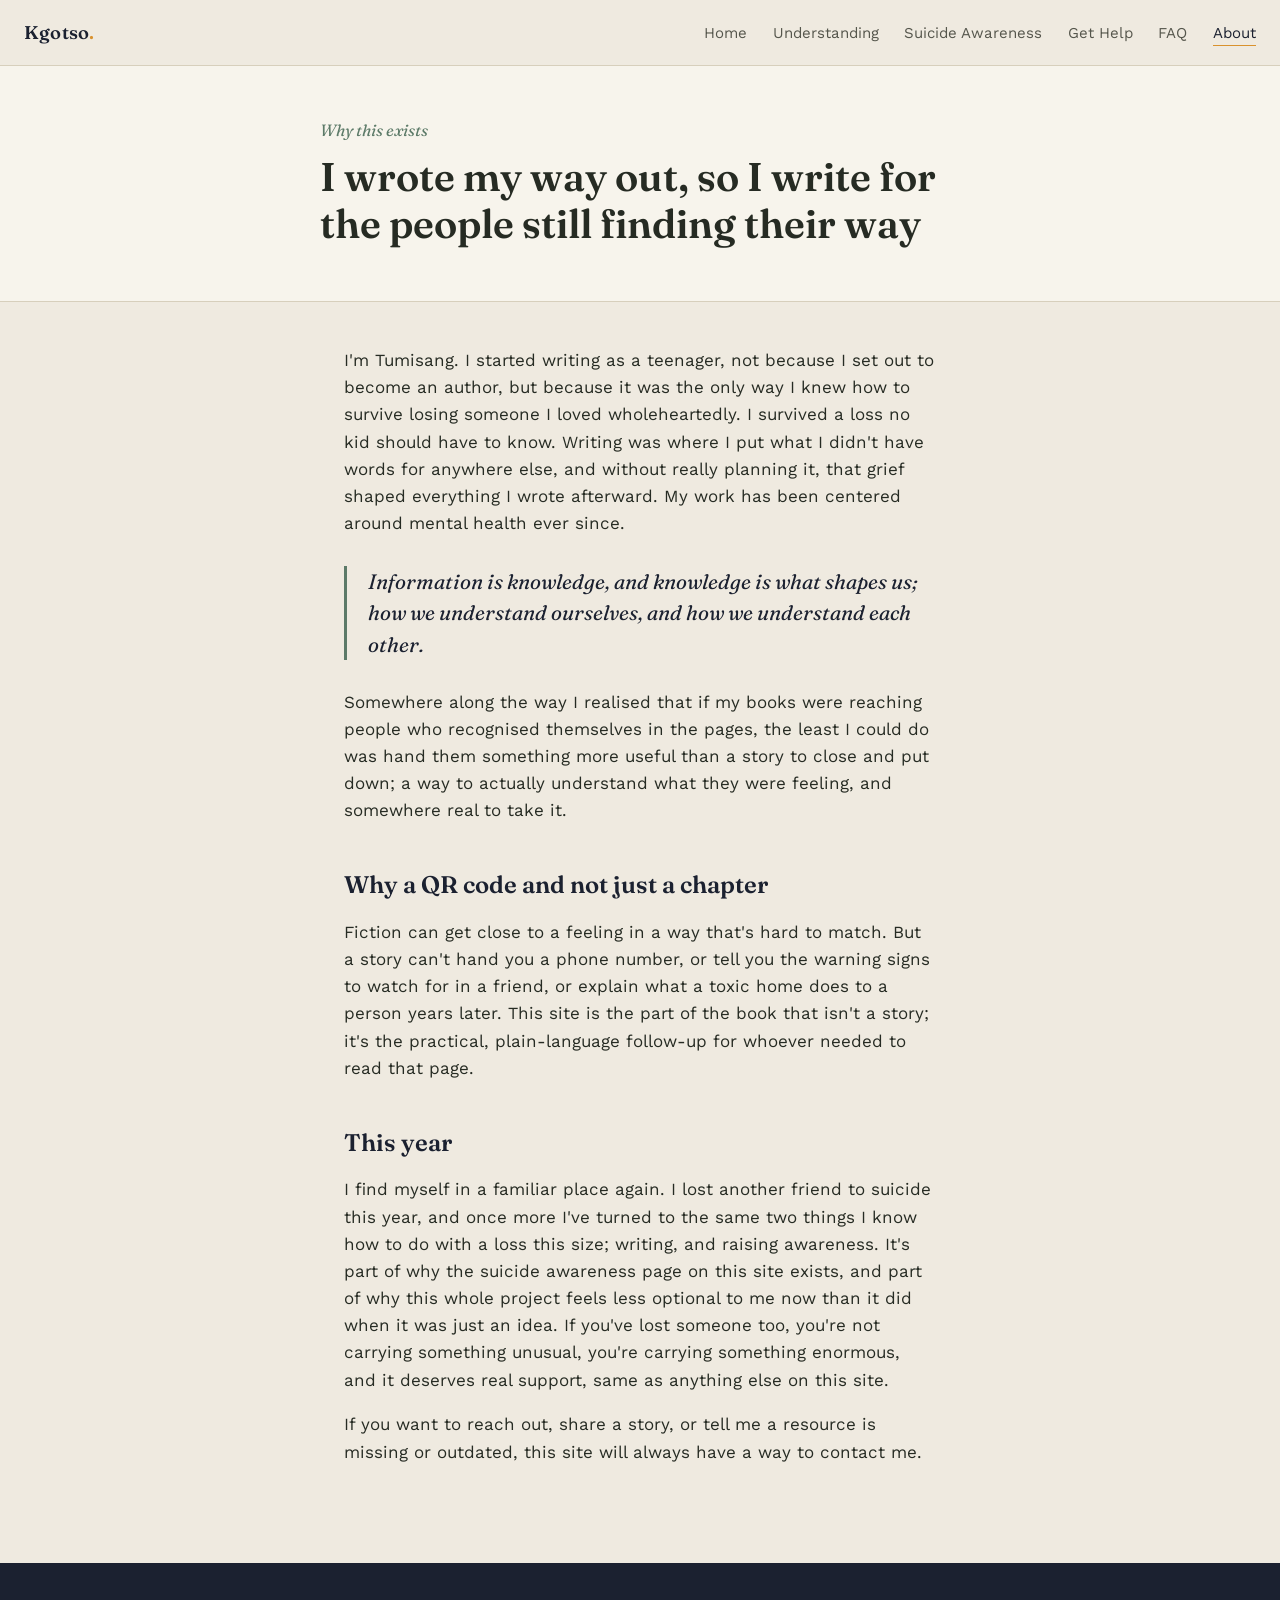
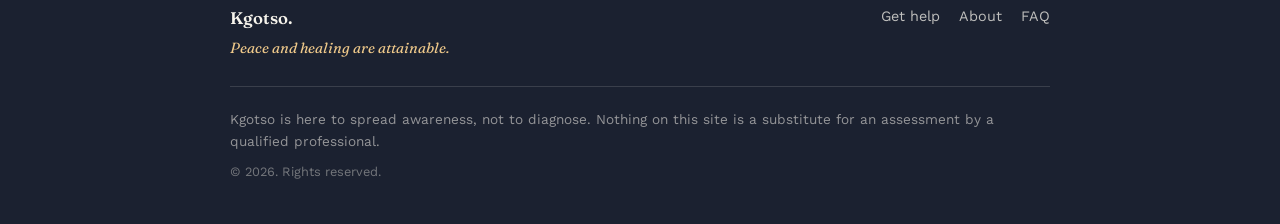
==== about.html @ 59cb7a13 "files" ====
<!DOCTYPE html>
<html lang="en">
<head>
<meta charset="UTF-8">
<meta name="viewport" content="width=device-width, initial-scale=1.0">
<title>Kgotso</title>
<link rel="preconnect" href="https://fonts.googleapis.com">
<link href="https://fonts.googleapis.com/css2?family=Fraunces:ital,wght@0,500;0,600;1,500&family=Work+Sans:wght@400;500;600;700&display=swap" rel="stylesheet">
<link rel="stylesheet" href="style.css">
</head>
<body>

<header class="site-header">
  <a href="index.html" class="brand">Kgotso<span>.</span></a>
  <button class="nav-toggle" aria-label="Open menu" aria-expanded="false"><span></span></button>
  <nav class="site-nav">
    <ul>
      <li><a href="index.html">Home</a></li>
      <li><a href="conditions.html">Understanding</a></li>
      <li><a href="suicide-awareness.html">Suicide Awareness</a></li>
      <li><a href="get-help.html">Get Help</a></li>
      <li><a href="faq.html">FAQ</a></li>
      <li><a href="about.html" aria-current="page">About</a></li>
    </ul>
  </nav>
</header>

<section class="page-hero">
  <div class="page-hero-inner">
    <p class="kicker">Why this exists</p>
    <h1>I wrote my way out, so I write for the people still finding their way</h1>
  </div>
</section>

<div class="content">

  <p>I'm Tumisang. I started writing as a teenager, not because I set out to become an author, but because it was the only way I knew how to survive losing someone I loved wholeheartedly. I survived a loss no kid should have to know. Writing was where I put what I didn't have words for anywhere else, and without really planning it, that grief shaped everything I wrote afterward. My work has been centered around mental health ever since.</p>

  <div class="about-figure">Information is knowledge, and knowledge is what shapes us; how we understand ourselves, and how we understand each other.</div>

  <p>Somewhere along the way I realised that if my books were reaching people who recognised themselves in the pages, the least I could do was hand them something more useful than a story to close and put down; a way to actually understand what they were feeling, and somewhere real to take it.</p>

  <h2>Why a QR code and not just a chapter</h2>
  <p>Fiction can get close to a feeling in a way that's hard to match. But a story can't hand you a phone number, or tell you the warning signs to watch for in a friend, or explain what a toxic home does to a person years later. This site is the part of the book that isn't a story; it's the practical, plain-language follow-up for whoever needed to read that page.</p>

  <h2>This year</h2>
  <p>I find myself in a familiar place again. I lost another friend to suicide this year, and once more I've turned to the same two things I know how to do with a loss this size; writing, and raising awareness. It's part of why the suicide awareness page on this site exists, and part of why this whole project feels less optional to me now than it did when it was just an idea. If you've lost someone too, you're not carrying something unusual, you're carrying something enormous, and it deserves real support, same as anything else on this site.</p>

  <p>If you want to reach out, share a story, or tell me a resource is missing or outdated, this site will always have a way to contact me.</p>

</div>

<footer class="site-footer">
  <div class="site-footer-inner">
    <div class="footer-brand">
      <span>Kgotso.</span>
      <p class="footer-tagline">Peace and healing are attainable.</p>
    </div>
    <ul class="footer-links">
      <li><a href="get-help.html">Get help</a></li>
      <li><a href="about.html">About</a></li>
      <li><a href="faq.html">FAQ</a></li>
    </ul>
  </div>
  <p class="footer-disclaimer">Kgotso is here to spread awareness, not to diagnose. Nothing on this site is a substitute for an assessment by a qualified professional.</p>
  <p class="footer-copyright">&copy; 2026. Rights reserved.</p>
</footer>

<script src="script.js"></script>
</body>
</html>
---- style.css ----
:root {
  --ink: #1B2130;
  --dusk: #2B3448;
  --gold: #D9922E;
  --gold-soft: #EFC98A;
  --sage: #5C7A68;
  --paper: #EFEAE0;
  --paper-high: #F7F4EC;
  --text: #262B23;
  --text-soft: #55564C;
  --line: #D7CFBC;
  --line-dark: rgba(247, 244, 236, 0.16);

  --serif: "Fraunces", Georgia, "Times New Roman", serif;
  --sans: "Work Sans", -apple-system, BlinkMacSystemFont, "Segoe UI", sans-serif;

  --measure: 640px;
}

@media (prefers-color-scheme: dark) {
  :root { color-scheme: dark; }
}

* { box-sizing: border-box; }

html {
  scroll-behavior: smooth;
}

@media (prefers-reduced-motion: reduce) {
  html { scroll-behavior: auto; }
  *, *::before, *::after {
    animation-duration: 0.01ms !important;
    animation-iteration-count: 1 !important;
    transition-duration: 0.01ms !important;
  }
}

body {
  margin: 0;
  background: var(--paper);
  color: var(--text);
  font-family: var(--sans);
  font-size: 17px;
  line-height: 1.6;
  -webkit-font-smoothing: antialiased;
}

img { max-width: 100%; display: block; }

body, p, h1, h2, h3, .meta {
  overflow-wrap: break-word;
  word-break: break-word;
}

a {
  color: inherit;
}

a:focus-visible,
button:focus-visible {
  outline: 2px solid var(--gold);
  outline-offset: 3px;
}

.site-header {
  position: sticky;
  top: 0;
  z-index: 20;
  display: flex;
  align-items: center;
  justify-content: space-between;
  padding: 1.1rem 1.5rem;
  background: rgba(239, 234, 224, 0.92);
  backdrop-filter: blur(6px);
  border-bottom: 1px solid var(--line);
}

.brand {
  font-family: var(--serif);
  font-weight: 600;
  font-size: 1.15rem;
  text-decoration: none;
  color: var(--ink);
  letter-spacing: 0.01em;
}

.brand span {
  color: var(--gold);
}

.nav-toggle {
  display: none;
  background: none;
  border: 1px solid var(--line);
  border-radius: 4px;
  width: 44px;
  height: 40px;
  cursor: pointer;
  position: relative;
  flex-shrink: 0;
}
.nav-toggle span,
.nav-toggle::before,
.nav-toggle::after {
  content: "";
  position: absolute;
  left: 11px;
  right: 11px;
  height: 1.5px;
  background: var(--ink);
}
.nav-toggle::before { top: 14px; }
.nav-toggle span { top: 19.5px; }
.nav-toggle::after { top: 25px; }

.site-nav ul {
  list-style: none;
  display: flex;
  gap: 1.6rem;
  margin: 0;
  padding: 0;
}

.site-nav a {
  text-decoration: none;
  font-size: 0.94rem;
  color: var(--text-soft);
  padding-bottom: 3px;
  border-bottom: 1px solid transparent;
  transition: color 0.15s ease, border-color 0.15s ease;
}

.site-nav a:hover,
.site-nav a[aria-current="page"] {
  color: var(--ink);
  border-color: var(--gold);
}

@media (max-width: 760px) {
  .site-header { padding: 0.9rem 1.2rem; }
  .nav-toggle { display: block; }
  .site-nav {
    display: none;
    position: absolute;
    top: 100%;
    left: 0;
    right: 0;
    background: var(--paper-high);
    border-bottom: 1px solid var(--line);
    padding: 0.5rem 1.2rem 1.2rem;
    max-height: calc(100vh - 60px);
    overflow-y: auto;
  }
  .site-nav.open { display: block; }
  .site-nav ul {
    flex-direction: column;
    gap: 0.2rem;
  }
  .site-nav a {
    display: block;
    padding: 0.7rem 0.1rem;
    font-size: 1rem;
  }
}

.hero {
  position: relative;
  background: linear-gradient(180deg, #171B26 0%, #232B3D 58%, #3B3524 100%);
  color: var(--paper-high);
  padding: 5.5rem 1.5rem 6.5rem;
  overflow: hidden;
}

.hero::after {
  content: "";
  position: absolute;
  left: 50%;
  bottom: -140px;
  width: 640px;
  height: 640px;
  border-radius: 50%;
  background: radial-gradient(circle, rgba(217,146,46,0.55) 0%, rgba(217,146,46,0) 70%);
  transform: translateX(-50%);
  pointer-events: none;
}

.hero-inner {
  position: relative;
  max-width: 760px;
  margin: 0 auto;
}

.hero-eyebrow {
  font-family: var(--serif);
  font-style: italic;
  color: var(--gold-soft);
  font-size: 1.05rem;
  margin: 0 0 1rem;
}

.hero h1 {
  font-family: var(--serif);
  font-weight: 600;
  font-size: clamp(2.2rem, 5vw, 3.4rem);
  line-height: 1.12;
  margin: 0 0 1.3rem;
  max-width: 14ch;
}

.hero p {
  font-size: 1.12rem;
  color: rgba(247, 244, 236, 0.82);
  max-width: 46ch;
  margin: 0 0 2.2rem;
}

.hero-actions {
  display: flex;
  flex-wrap: wrap;
  gap: 0.9rem;
}

.btn {
  display: inline-flex;
  align-items: center;
  justify-content: center;
  min-height: 44px;
  font-family: var(--sans);
  font-size: 0.96rem;
  font-weight: 600;
  text-decoration: none;
  padding: 0.75rem 1.4rem;
  border-radius: 3px;
  transition: transform 0.12s ease, background 0.15s ease;
}

.btn-primary {
  background: var(--gold);
  color: #201A0C;
}
.btn-primary:hover { background: var(--gold-soft); }

.btn-ghost {
  background: transparent;
  border: 1px solid rgba(247, 244, 236, 0.4);
  color: var(--paper-high);
}
.btn-ghost:hover { border-color: var(--gold-soft); color: var(--gold-soft); }

.btn-dark {
  background: var(--ink);
  color: var(--paper-high);
  border: 1px solid var(--ink);
}
.btn-dark:hover { background: var(--dusk); }

.directory {
  max-width: 820px;
  margin: 0 auto;
  padding: 4rem 1.5rem 5rem;
}

.directory-heading {
  font-family: var(--serif);
  font-size: 1.5rem;
  margin: 0 0 0.4rem;
}

.directory-sub {
  color: var(--text-soft);
  margin: 0 0 2.4rem;
  max-width: 56ch;
}

.dir-list {
  border-top: 1px solid var(--line);
}

.dir-item {
  display: flex;
  text-decoration: none;
  color: inherit;
  border-bottom: 1px solid var(--line);
  padding: 1.5rem 0.25rem;
  align-items: baseline;
  justify-content: space-between;
  gap: 1.5rem;
  transition: padding-left 0.15s ease;
}

.dir-item:hover { padding-left: 0.6rem; }

.dir-item-text h3 {
  font-family: var(--serif);
  font-weight: 600;
  font-size: 1.22rem;
  margin: 0 0 0.35rem;
  color: var(--ink);
}

.dir-item-text p {
  margin: 0;
  color: var(--text-soft);
  font-size: 0.96rem;
  max-width: 52ch;
}

.dir-arrow {
  font-family: var(--serif);
  font-style: italic;
  color: var(--gold);
  font-size: 1.4rem;
  flex-shrink: 0;
}

.page-hero {
  background: var(--paper-high);
  border-bottom: 1px solid var(--line);
  padding: 3.2rem 1.5rem 2.4rem;
}

.page-hero-inner {
  max-width: var(--measure);
  margin: 0 auto;
}

.kicker {
  font-family: var(--serif);
  font-style: italic;
  color: var(--sage);
  margin: 0 0 0.6rem;
  font-size: 1.02rem;
}

.page-hero h1 {
  font-family: var(--serif);
  font-weight: 600;
  font-size: clamp(1.8rem, 4vw, 2.5rem);
  line-height: 1.18;
  margin: 0 0 1rem;
}

.page-hero .lede {
  color: var(--text-soft);
  font-size: 1.08rem;
  max-width: 58ch;
  margin: 0;
}

.content {
  max-width: var(--measure);
  margin: 0 auto;
  padding: 2.8rem 1.5rem 5rem;
}

.content h2 {
  font-family: var(--serif);
  font-weight: 600;
  font-size: 1.5rem;
  margin: 2.6rem 0 0.9rem;
  color: var(--ink);
}

.content h2:first-child { margin-top: 0; }

.content h3 {
  font-family: var(--sans);
  font-weight: 700;
  font-size: 1.02rem;
  margin: 1.8rem 0 0.6rem;
  color: var(--ink);
}

.content p { margin: 0 0 1.1rem; }

.content ul, .content ol {
  margin: 0 0 1.3rem;
  padding-left: 1.3rem;
}

.content li { margin-bottom: 0.55rem; }

.content strong { color: var(--ink); }

.pull-note {
  border-left: 3px solid var(--gold);
  background: var(--paper-high);
  padding: 1.1rem 1.3rem;
  margin: 1.6rem 0;
  font-size: 0.97rem;
  color: var(--text-soft);
}

.pull-note strong { display: block; color: var(--ink); margin-bottom: 0.3rem; }

.trigger-warning {
  border: 1px solid var(--line);
  border-left: 3px solid var(--sage);
  background: var(--paper-high);
  padding: 1.1rem 1.3rem;
  margin: 0 0 2rem;
  font-size: 0.95rem;
  color: var(--text-soft);
}
.trigger-warning strong { display: block; color: var(--ink); margin-bottom: 0.3rem; }

.condition {
  border-top: 1px solid var(--line);
  padding: 1.8rem 0;
}
.condition:last-child { border-bottom: 1px solid var(--line); }

.condition h3 {
  font-family: var(--serif);
  font-size: 1.2rem;
  margin: 0 0 0.5rem;
}

.resource {
  border: 1px solid var(--line);
  background: var(--paper-high);
  padding: 1.3rem 1.4rem;
  margin-bottom: 1rem;
}
.resource h3 {
  font-family: var(--serif);
  font-size: 1.1rem;
  margin: 0 0 0.35rem;
}
.resource .meta {
  font-size: 0.92rem;
  color: var(--sage);
  font-weight: 600;
  margin-bottom: 0.5rem;
}
.resource p { margin: 0; color: var(--text-soft); font-size: 0.96rem; }

.crisis-banner {
  background: var(--ink);
  color: var(--paper-high);
  padding: 1.4rem 1.5rem;
  text-align: center;
}
.crisis-banner-inner {
  max-width: var(--measure);
  margin: 0 auto;
}
.crisis-banner strong { color: var(--gold-soft); }
.crisis-banner p { margin: 0.3rem 0 0; font-size: 0.95rem; color: rgba(247,244,236,0.85); }

.faq-item {
  border-bottom: 1px solid var(--line);
}
.faq-q {
  width: 100%;
  min-height: 44px;
  text-align: left;
  background: none;
  border: none;
  font-family: var(--sans);
  font-weight: 600;
  font-size: 1.02rem;
  color: var(--ink);
  padding: 1.3rem 2rem 1.3rem 0;
  cursor: pointer;
  position: relative;
}
.faq-q::after {
  content: "+";
  position: absolute;
  right: 0.2rem;
  top: 1.2rem;
  font-family: var(--serif);
  font-size: 1.3rem;
  color: var(--gold);
  transition: transform 0.15s ease;
}
.faq-item.open .faq-q::after { transform: rotate(45deg); }
.faq-a {
  display: none;
  padding: 0 0 1.4rem;
  color: var(--text-soft);
  max-width: 58ch;
}
.faq-item.open .faq-a { display: block; }

.about-figure {
  font-family: var(--serif);
  font-style: italic;
  font-size: 1.3rem;
  line-height: 1.5;
  color: var(--ink);
  border-left: 3px solid var(--sage);
  padding-left: 1.3rem;
  margin: 1.8rem 0;
}

.qr-callout {
  background: var(--paper-high);
  border: 1px solid var(--line);
  padding: 1.6rem;
  display: flex;
  align-items: center;
  gap: 1.3rem;
  margin: 2rem 0;
}
.qr-callout .mark {
  font-family: var(--serif);
  font-size: 2.1rem;
  color: var(--gold);
  flex-shrink: 0;
}
.qr-callout p { margin: 0; color: var(--text-soft); font-size: 0.95rem; }

.site-footer {
  background: var(--ink);
  color: rgba(247, 244, 236, 0.7);
  padding: 2.6rem 1.5rem;
}
.site-footer-inner {
  max-width: 820px;
  margin: 0 auto;
  display: flex;
  flex-wrap: wrap;
  justify-content: space-between;
  gap: 1.5rem;
  font-size: 0.9rem;
}
.site-footer a {
  color: rgba(247, 244, 236, 0.75);
  text-decoration: none;
}
.site-footer a:hover { color: var(--gold-soft); }
.footer-brand span {
  font-family: var(--serif);
  font-weight: 600;
  font-size: 1.05rem;
  color: var(--paper-high);
}
.footer-tagline {
  font-family: var(--serif);
  font-style: italic;
  color: var(--gold-soft);
  margin: 0.3rem 0 0;
  font-size: 0.92rem;
}
.footer-links {
  list-style: none;
  padding: 0;
  margin: 0;
  display: flex;
  flex-wrap: wrap;
  gap: 0.4rem 1.2rem;
}
.footer-disclaimer {
  max-width: 820px;
  margin: 1.6rem auto 0;
  padding-top: 1.4rem;
  border-top: 1px solid rgba(247, 244, 236, 0.14);
  font-size: 0.85rem;
  color: rgba(247, 244, 236, 0.55);
}
.footer-copyright {
  max-width: 820px;
  margin: 0.6rem auto 0;
  font-size: 0.8rem;
  color: rgba(247, 244, 236, 0.4);
}

@media (max-width: 600px) {
  body { font-size: 16px; }

  .hero {
    padding: 3.6rem 1.25rem 4rem;
  }
  .hero-eyebrow { font-size: 0.95rem; }
  .hero h1 { max-width: none; }
  .hero p { max-width: none; }

  .hero-actions {
    flex-direction: column;
    align-items: stretch;
  }
  .hero-actions .btn { width: 100%; }

  .directory { padding: 2.8rem 1.25rem 3.5rem; }
  .directory-heading { font-size: 1.3rem; }

  .dir-item {
    padding: 1.25rem 0.15rem;
    gap: 1rem;
  }
  .dir-item-text h3 { font-size: 1.08rem; }
  .dir-item-text p { font-size: 0.92rem; }
  .dir-arrow { font-size: 1.2rem; }

  .page-hero { padding: 2.4rem 1.25rem 1.9rem; }
  .content { padding: 2rem 1.25rem 3.5rem; }
  .content h2 { font-size: 1.3rem; margin-top: 2.1rem; }

  .crisis-banner { padding: 1.2rem 1.25rem; }

  .resource { padding: 1.1rem 1.15rem; }

  .qr-callout {
    flex-direction: column;
    align-items: flex-start;
    gap: 0.6rem;
    padding: 1.3rem;
  }

  .about-figure { font-size: 1.15rem; padding-left: 1rem; }

  .site-footer { padding: 2.2rem 1.25rem; }
  .site-footer-inner { gap: 1.2rem; }
  .footer-links { gap: 0.35rem 1rem; }
}
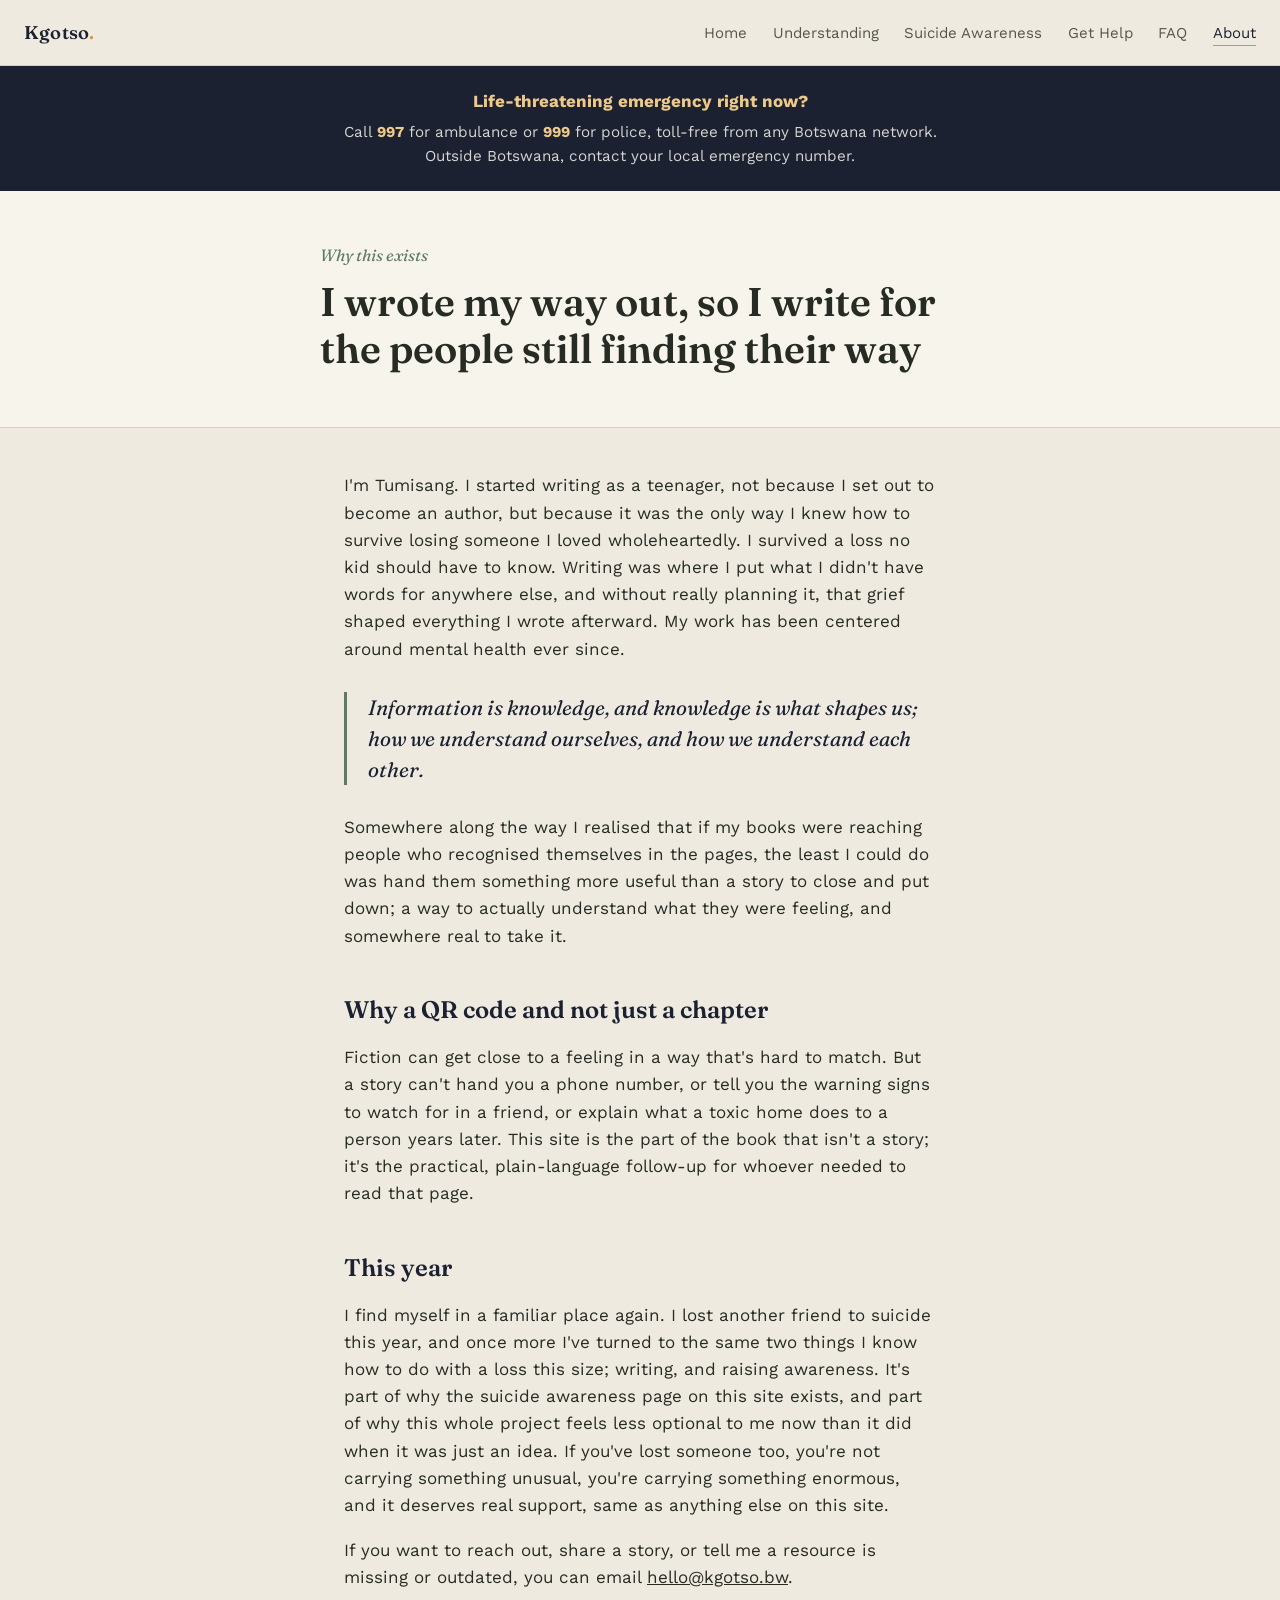
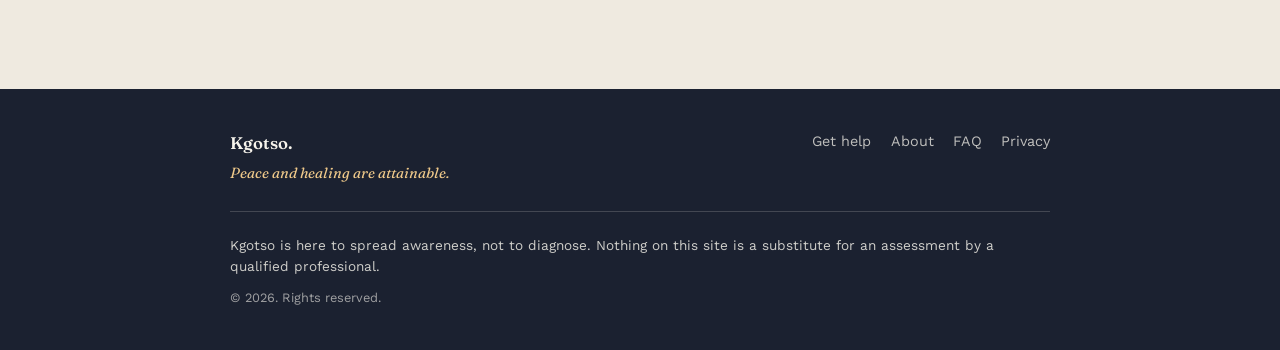
==== commit deb4b94f: "updates" ====
--- a/about.html
+++ b/about.html
@@ -3,12 +3,15 @@
 <head>
 <meta charset="UTF-8">
 <meta name="viewport" content="width=device-width, initial-scale=1.0">
-<title>Kgotso</title>
+<title>About — Kgotso</title>
+<meta name="description" content="Why Kgotso exists — writing as a way through grief, and a companion resource for readers of Tumisang's books.">
 <link rel="preconnect" href="https://fonts.googleapis.com">
 <link href="https://fonts.googleapis.com/css2?family=Fraunces:ital,wght@0,500;0,600;1,500&family=Work+Sans:wght@400;500;600;700&display=swap" rel="stylesheet">
 <link rel="stylesheet" href="style.css">
+<link rel="icon" href="favicon.svg" type="image/svg+xml">
 </head>
 <body>
+<a class="skip-link" href="#main">Skip to content</a>
 
 <header class="site-header">
   <a href="index.html" class="brand">Kgotso<span>.</span></a>
@@ -25,7 +28,14 @@
   </nav>
 </header>
 
-<section class="page-hero">
+<div class="crisis-banner">
+  <div class="crisis-banner-inner">
+    <strong>Life-threatening emergency right now?</strong>
+    <p>Call <strong>997</strong> for ambulance or <strong>999</strong> for police, toll-free from any Botswana network. Outside Botswana, contact your local emergency number.</p>
+  </div>
+</div>
+
+<section class="page-hero" id="main">
   <div class="page-hero-inner">
     <p class="kicker">Why this exists</p>
     <h1>I wrote my way out, so I write for the people still finding their way</h1>
@@ -46,7 +56,7 @@
   <h2>This year</h2>
   <p>I find myself in a familiar place again. I lost another friend to suicide this year, and once more I've turned to the same two things I know how to do with a loss this size; writing, and raising awareness. It's part of why the suicide awareness page on this site exists, and part of why this whole project feels less optional to me now than it did when it was just an idea. If you've lost someone too, you're not carrying something unusual, you're carrying something enormous, and it deserves real support, same as anything else on this site.</p>
 
-  <p>If you want to reach out, share a story, or tell me a resource is missing or outdated, this site will always have a way to contact me.</p>
+  <p>If you want to reach out, share a story, or tell me a resource is missing or outdated, you can email <a href="mailto:tshimologo.intelligence@gmail.com">hello@kgotso.bw</a>.</p>
 
 </div>
 
@@ -60,6 +70,7 @@
       <li><a href="get-help.html">Get help</a></li>
       <li><a href="about.html">About</a></li>
       <li><a href="faq.html">FAQ</a></li>
+      <li><a href="privacy.html">Privacy</a></li>
     </ul>
   </div>
   <p class="footer-disclaimer">Kgotso is here to spread awareness, not to diagnose. Nothing on this site is a substitute for an assessment by a qualified professional.</p>
--- a/style.css
+++ b/style.css
@@ -557,15 +557,34 @@
   max-width: 820px;
   margin: 1.6rem auto 0;
   padding-top: 1.4rem;
-  border-top: 1px solid rgba(247, 244, 236, 0.14);
+  border-top: 1px solid rgba(247, 244, 236, 0.18);
   font-size: 0.85rem;
-  color: rgba(247, 244, 236, 0.55);
+  color: rgba(247, 244, 236, 0.82);
 }
 .footer-copyright {
   max-width: 820px;
   margin: 0.6rem auto 0;
   font-size: 0.8rem;
-  color: rgba(247, 244, 236, 0.4);
+  color: rgba(247, 244, 236, 0.6);
+}
+
+.skip-link {
+  position: absolute;
+  left: -999px;
+  top: auto;
+  z-index: 100;
+  background: var(--ink);
+  color: var(--paper-high);
+  padding: 0.9rem 1.3rem;
+  font-family: var(--sans);
+  font-weight: 600;
+  font-size: 0.95rem;
+  text-decoration: none;
+  border-radius: 0 0 4px 0;
+}
+.skip-link:focus {
+  left: 0;
+  top: 0;
 }
 
 @media (max-width: 600px) {
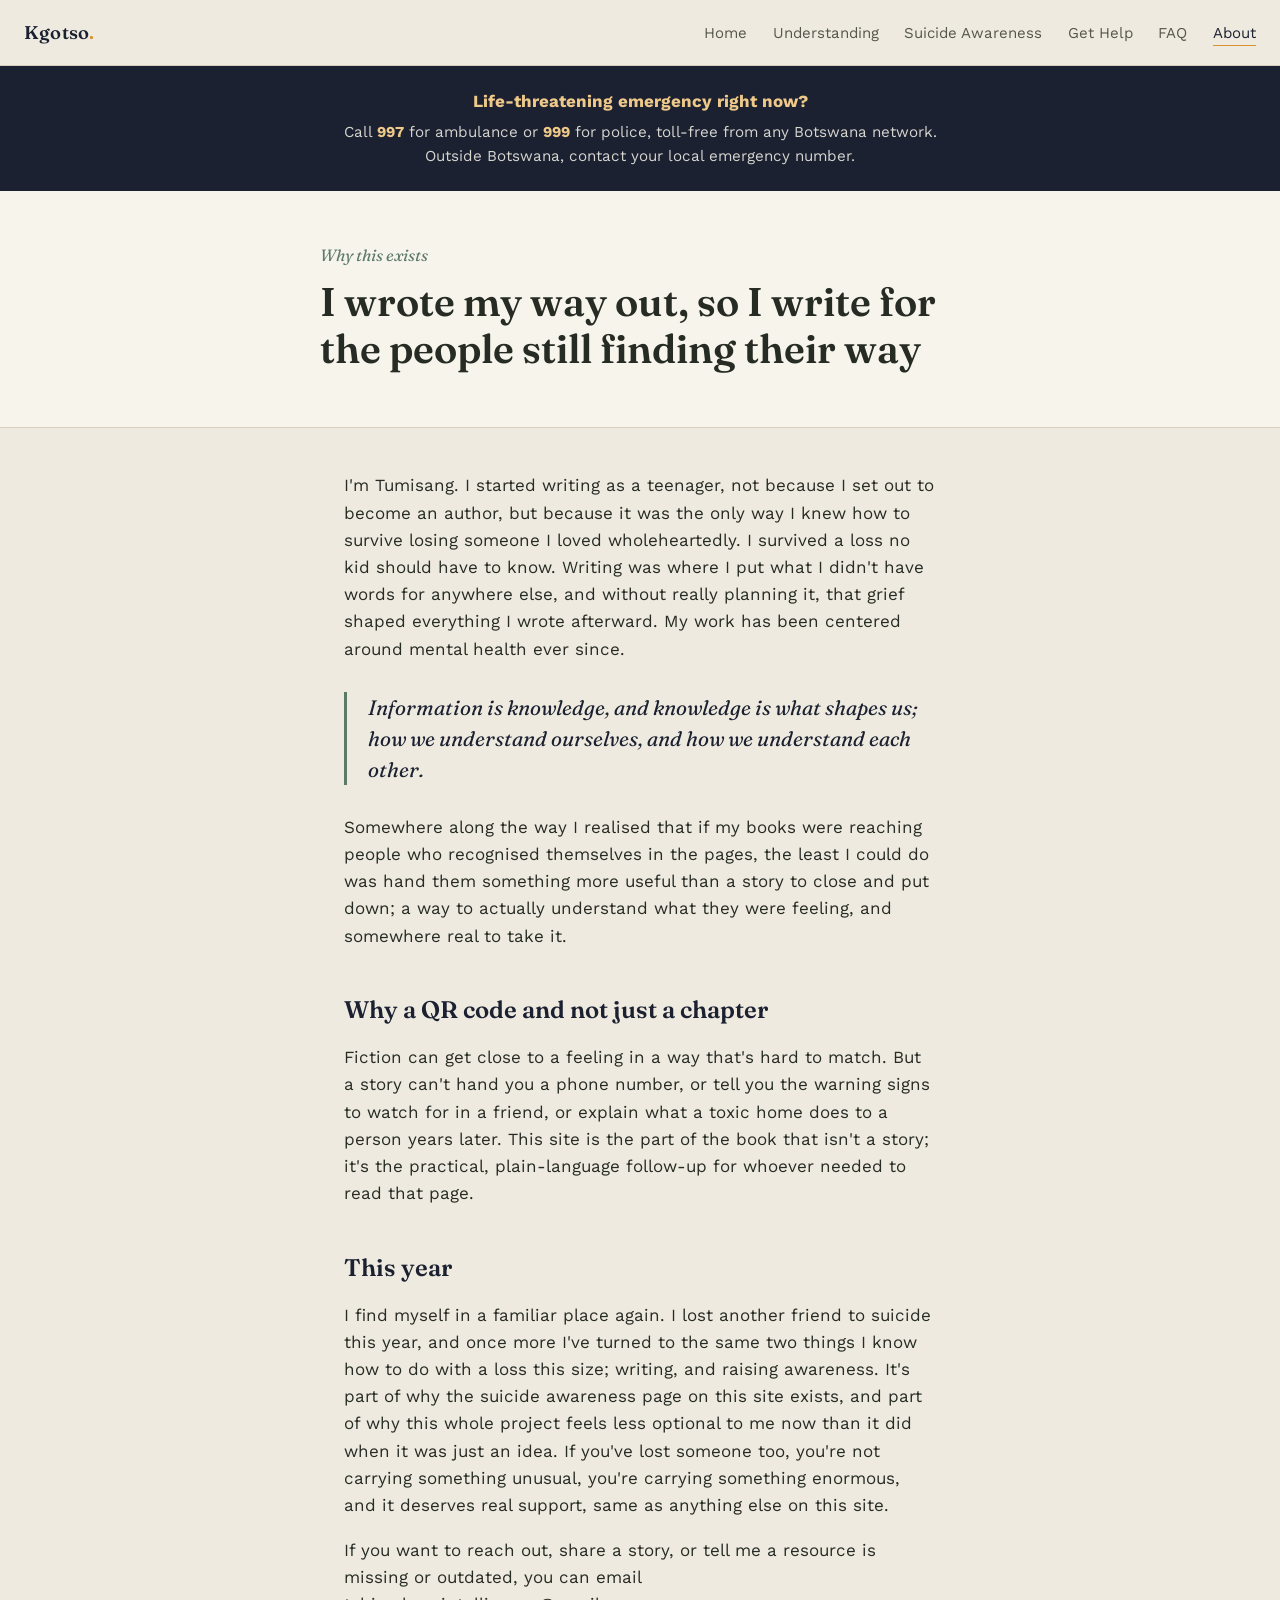
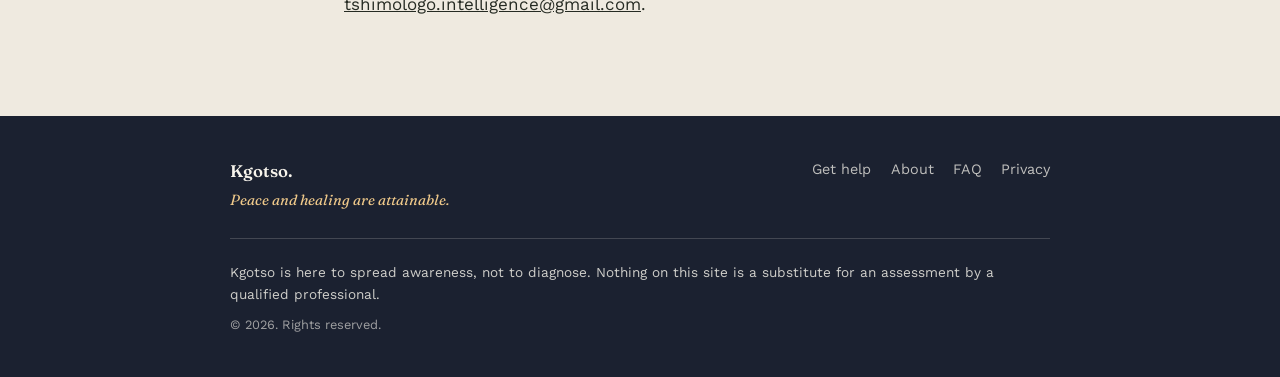
==== commit 12038160: "Add files via upload" ====
--- a/about.html
+++ b/about.html
@@ -56,7 +56,7 @@
   <h2>This year</h2>
   <p>I find myself in a familiar place again. I lost another friend to suicide this year, and once more I've turned to the same two things I know how to do with a loss this size; writing, and raising awareness. It's part of why the suicide awareness page on this site exists, and part of why this whole project feels less optional to me now than it did when it was just an idea. If you've lost someone too, you're not carrying something unusual, you're carrying something enormous, and it deserves real support, same as anything else on this site.</p>
 
-  <p>If you want to reach out, share a story, or tell me a resource is missing or outdated, you can email <a href="mailto:tshimologo.intelligence@gmail.com">hello@kgotso.bw</a>.</p>
+  <p>If you want to reach out, share a story, or tell me a resource is missing or outdated, you can email <a href="mailto:tshimologo.intelligence@gmail.com">tshimologo.intelligence@gmail.com</a>.</p>
 
 </div>
 
